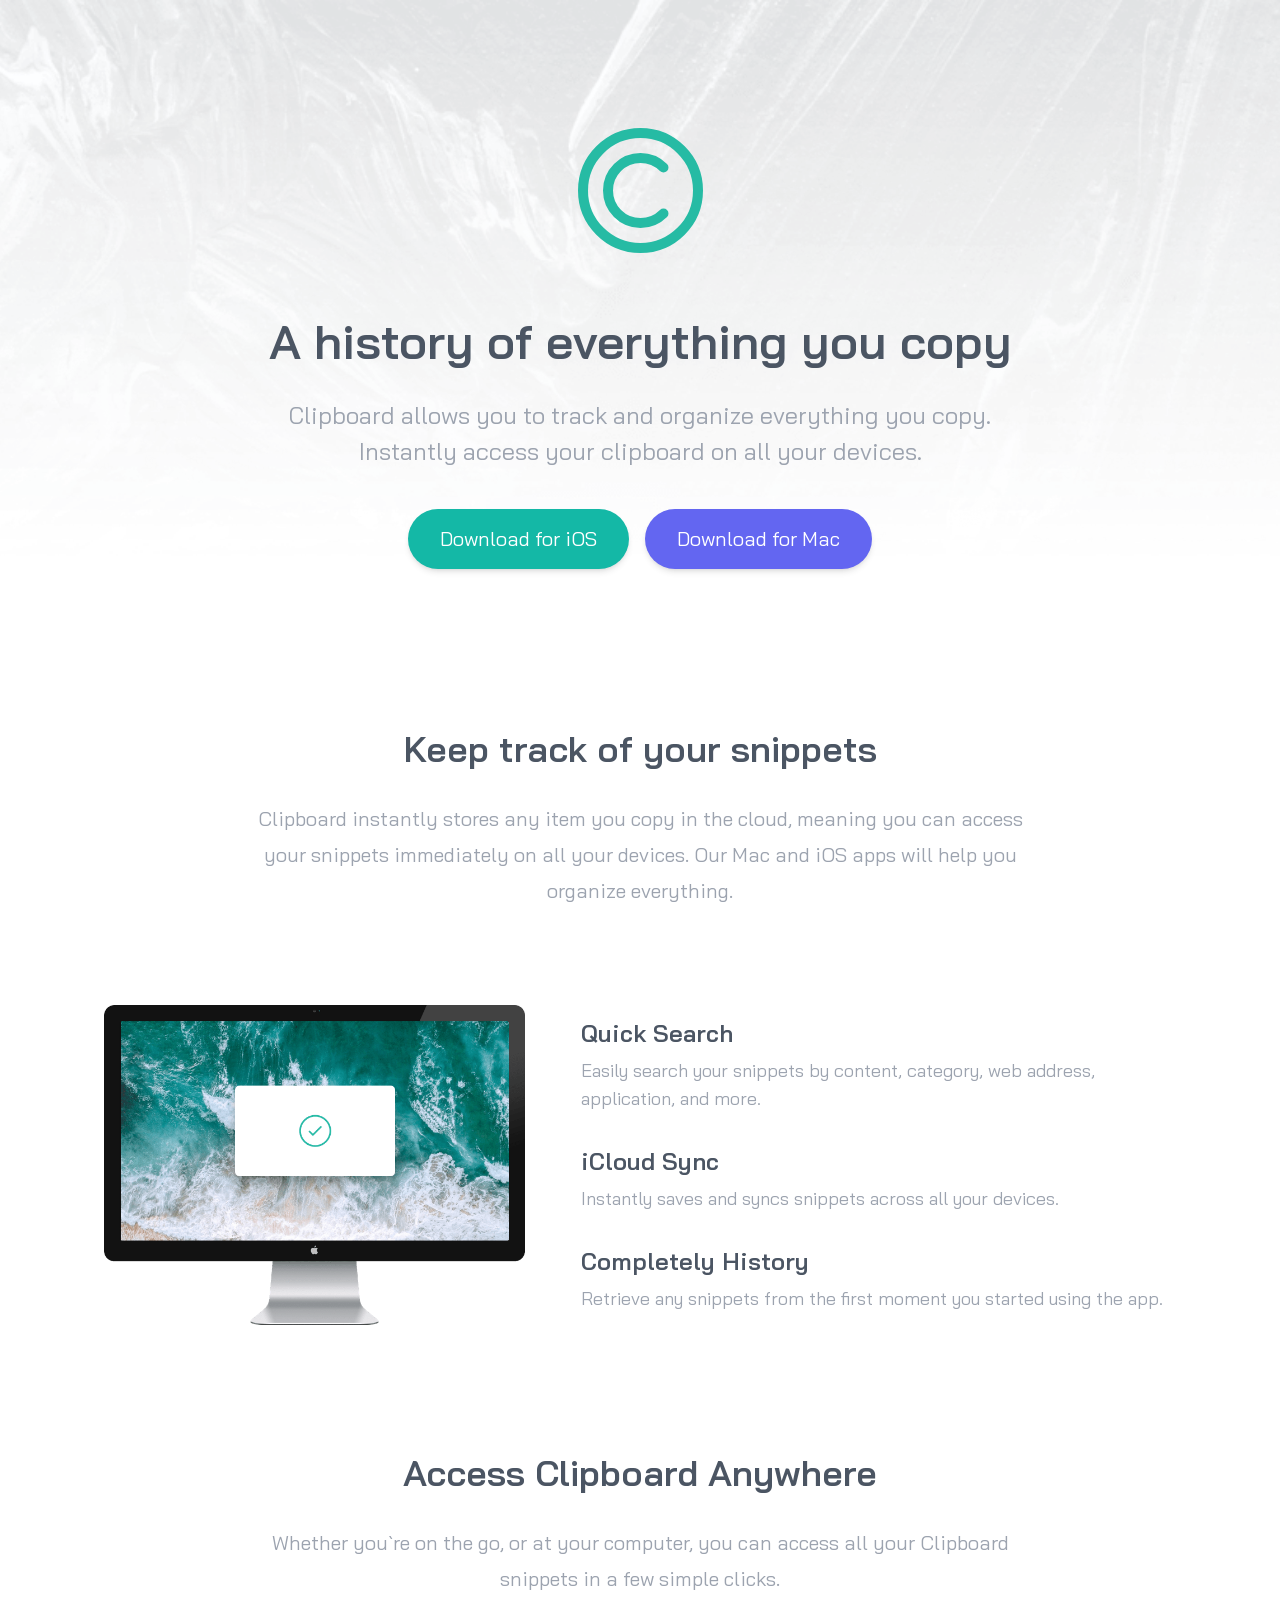
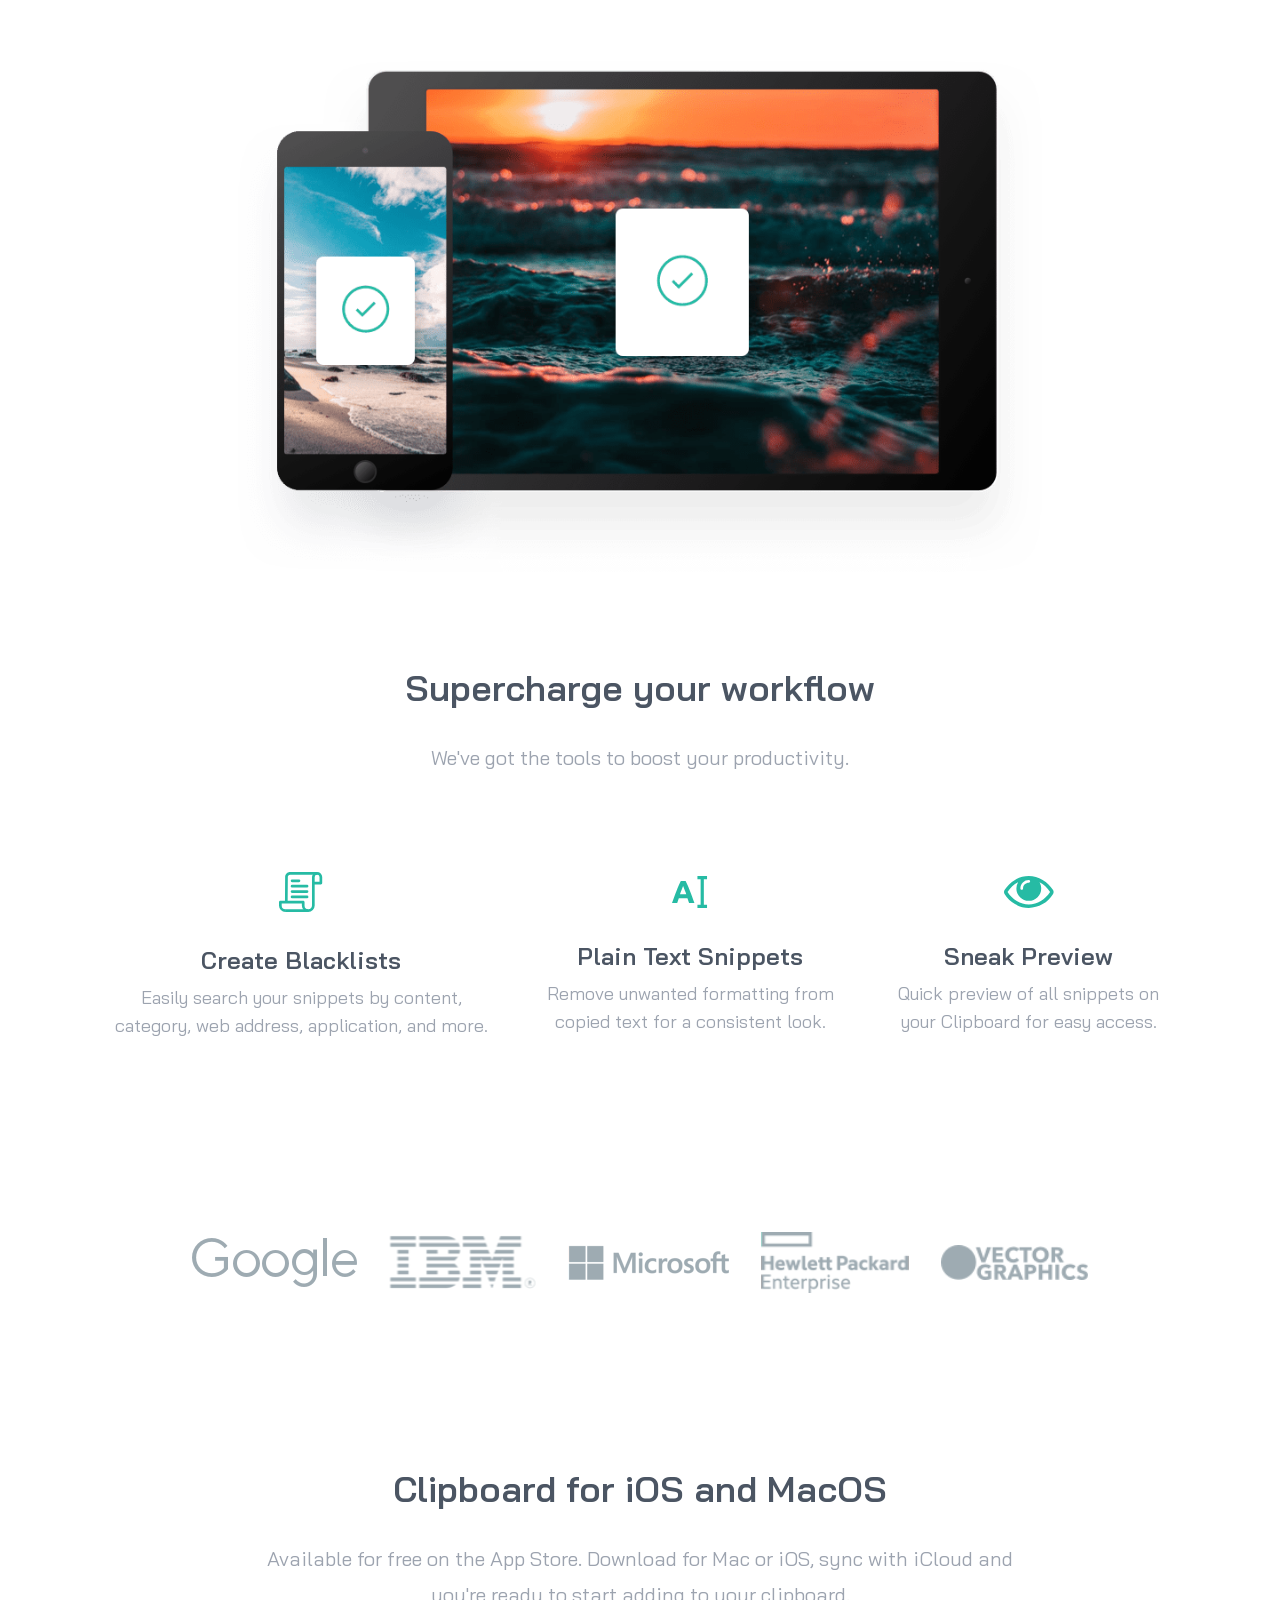
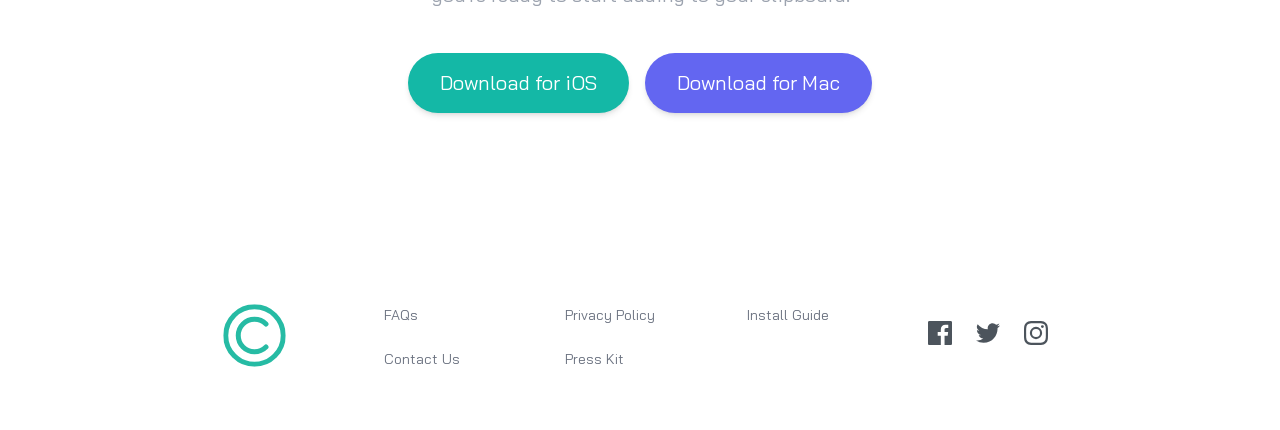
==== index.html @ 39570374 "initial commit" ====
<!DOCTYPE html>
<html lang="en">
  <head>
    <meta charset="UTF-8" />
    <meta http-equiv="X-UA-Compatible" content="IE=edge" />
    <meta name="viewport" content="width=device-width, initial-scale=1.0" />
    <link rel="stylesheet" href="../css/style.css" />
    <link rel="preconnect" href="https://fonts.googleapis.com" />
    <link rel="preconnect" href="https://fonts.gstatic.com" crossorigin />
    <link
      href="https://fonts.googleapis.com/css2?family=Bai+Jamjuree:ital,wght@0,300;0,400;0,500;0,600;0,700;1,300;1,400;1,500;1,600;1,700&display=swap"
      rel="stylesheet"
    />

    <title>Clipboard project 1</title>
  </head>
  <body class="dark:bg-black">
    <section
      id="hero"
      class="md:bg-hero-desktop bg-no-repeat bg-cover md:bg-center bg-hero-mobile"
    >
      <div
        class="max-w-6xl mx-auto flex flex-col items-center text-center mb-40 px-10 pt-16"
      >
        <svg
          width="125"
          class="mx-auto my-16"
          height="125"
          xmlns="http://www.w3.org/2000/svg"
        >
          <g stroke="#26BBA4" stroke-width="10" fill="none" fill-rule="evenodd">
            <circle cx="62.5" cy="62.5" r="57.5" />
            <path
              d="M85.481 85.481c-12.692 12.692-33.27 12.692-45.962 0s-12.692-33.27 0-45.962 33.27-12.692 45.962 0"
              stroke-linecap="round"
            />
          </g>
        </svg>
        <h1
          class="text-4xl font-semibold md:text-5xl mb-8 dark:text-white text-gray-600"
        >
          A history of everything you copy
        </h1>
        <p
          class="text-gray-400 dark:text-gray-200 max-w-3xl text-2xl mb-10 leading-9"
        >
          Clipboard allows you to track and organize everything you copy.
          Instantly access your clipboard on all your devices.
        </p>
        <div
          class="flex flex-col w-full justify-center md:flex-row gap-6 md:gap-4"
        >
          <a
            href="#"
            class="px-8 bg-teal-500 inline-block text-white py-4 w-full md:w-auto transition-all duration-300 hover:bg-teal-400 rounded-full shadow-md text-xl"
            >Download for iOS</a
          >
          <a
            href="#"
            class="px-8 bg-indigo-500 inline-block text-white py-4 w-full md:w-auto transition-all duration-300 hover:bg-indigo-400 rounded-full shadow-md text-xl"
            >Download for Mac</a
          >
        </div>
      </div>
    </section>
    <section id="how">
      <div
        class="max-w-6xl mx-auto flex flex-col items-center text-center mb-24 px-10"
      >
        <h2
          class="text-3xl font-semibold md:text-4xl mb-8 dark:text-white text-gray-600"
        >
          Keep track of your snippets
        </h2>
        <p class="text-xl dark:text-gray-200 text-gray-400 max-w-3xl leading-9">
          Clipboard instantly stores any item you copy in the cloud, meaning you
          can access your snippets immediately on all your devices. Our Mac and
          iOS apps will help you organize everything.
        </p>
      </div>
      <div
        class="max-w-6xl mx-auto flex flex-col items-center text-center md:text-left gap-14 md:flex-row mb-32 px-10"
      >
        <img
          src="../img/image-computer.png"
          alt="clipboard program on a screen"
          class="md:h-80"
        />
        <ul class="list-none flex flex-col gap-8">
          <li>
            <h3
              class="text-2xl font-semibold dark:text-white text-gray-600 mb-2"
            >
              Quick Search
            </h3>
            <p class="text-lg dark:text-gray-200 text-gray-400">
              Easily search your snippets by content, category, web address,
              application, and more.
            </p>
          </li>
          <li>
            <h3
              class="text-2xl font-semibold dark:text-white text-gray-600 mb-2"
            >
              iCloud Sync
            </h3>
            <p class="text-lg dark:text-gray-200 text-gray-400">
              Instantly saves and syncs snippets across all your devices.
            </p>
          </li>
          <li>
            <h3
              class="text-2xl font-semibold dark:text-white text-gray-600 mb-2"
            >
              Completely History
            </h3>
            <p class="text-lg dark:text-gray-200 text-gray-400">
              Retrieve any snippets from the first moment you started using the
              app.
            </p>
          </li>
        </ul>
      </div>
      <div
        class="max-w-6xl mx-auto flex flex-col items-center text-center mb-24 px-10"
      >
        <h2
          class="text-3xl font-semibold md:text-4xl dark:text-white mb-8 text-gray-600"
        >
          Access Clipboard Anywhere
        </h2>
        <p
          class="text-xl dark:text-gray-200 text-gray-400 max-w-3xl leading-9 mb-16"
        >
          Whether you`re on the go, or at your computer, you can access all your
          Clipboard snippets in a few simple clicks.
        </p>
        <img
          src="../img/image-devices.png"
          alt="app on devices"
          class="md:w-9/12"
        />
      </div>
    </section>
    <section id="features">
      <div
        class="max-w-6xl mx-auto flex flex-col items-center text-center mb-24 px-10"
      >
        <h2
          class="text-3xl font-semibold md:text-4xl mb-8 dark:text-white text-gray-600"
        >
          Supercharge your workflow
        </h2>
        <p
          class="text-xl dark:text-gray-200 text-gray-400 max-w-3xl leading-9 mb-24"
        >
          We've got the tools to boost your productivity.
        </p>
        <div class="flex gap-16 md:gap-8 flex-col md:flex-row">
          <div class="flex flex-col items-center justify-center">
            <svg
              width="44"
              height="40"
              class="mb-8"
              xmlns="http://www.w3.org/2000/svg"
            >
              <g fill="#26BBA4" fill-rule="nonzero">
                <path
                  d="M11.07 0C8.353 0 6.14 2.192 6.14 4.876l-.179 25.278 2.69.02.179-25.289c0-1.21 1.005-2.196 2.24-2.196h27.027V0H11.071z"
                />
                <path
                  d="M38.097 0a5.115 5.115 0 00-5.11 5.11v28.37c0 2.052-1.668 3.72-3.72 3.72a3.725 3.725 0 01-3.72-3.72V30.21c0-.743-.601-1.345-1.344-1.345H1.345C.602 28.864 0 29.466 0 30.21v3.272a6.417 6.417 0 006.41 6.409V37.2a3.724 3.724 0 01-3.72-3.72v-1.927h20.168v1.928a6.417 6.417 0 006.41 6.409 6.417 6.417 0 006.409-6.41V12.46h6.185c.743 0 1.345-.602 1.345-1.345V5.11A5.115 5.115 0 0038.097 0zm2.42 9.77h-4.84V5.11a2.423 2.423 0 012.42-2.42 2.423 2.423 0 012.42 2.42v4.66z"
                />
                <path
                  d="M6.14 37.201h22.813v2.689H6.14zM19.99 7.485h-6.947a1.345 1.345 0 100 2.69h6.947a1.345 1.345 0 100-2.69zM28.057 12.863H13.043a1.345 1.345 0 100 2.69h15.014a1.345 1.345 0 100-2.69zM28.057 18.242H13.043a1.345 1.345 0 100 2.69h15.014a1.344 1.344 0 100-2.69zM28.057 23.62H13.043a1.345 1.345 0 100 2.69h15.014a1.345 1.345 0 100-2.69z"
                />
              </g>
            </svg>
            <p
              class="text-2xl font-semibold dark:text-white text-gray-600 mb-2"
            >
              Create Blacklists
            </p>
            <p class="text-lg dark:text-gray-200 text-gray-400">
              Easily search your snippets by content, category, web address,
              application, and more.
            </p>
          </div>
          <div class="flex flex-col items-center justify-center">
            <svg
              width="36"
              height="32"
              class="mb-8"
              xmlns="http://www.w3.org/2000/svg"
            >
              <path
                d="M17.872 14.736a235.39 235.39 0 012.192 5.744c.746 2.027 1.536 4.24 2.368 6.64h-5.344a44.4 44.4 0 00-.784-2.368c-.288-.81-.57-1.632-.848-2.432h-8.64c-.278.8-.56 1.621-.848 2.432a44.4 44.4 0 00-.784 2.368H0a371.54 371.54 0 012.368-6.644 233.104 233.104 0 012.192-5.748 206.71 206.71 0 012.112-5.112c.693-1.61 1.413-3.136 2.16-4.736H13.6c.725 1.6 1.44 3.125 2.144 4.736.704 1.61 1.413 3.328 2.128 5.12zM7.968 18.32h6.303c-.34-.96-.671-1.878-.991-2.752a94.407 94.407 0 00-.912-2.4c-.288-.725-.539-1.365-.752-1.92-.214-.555-.384-.992-.512-1.313-.107.32-.267.758-.48 1.313a1241.872 1241.872 0 00-1.648 4.32c-.331.874-.667 1.792-1.008 2.752zM35.04 3.2h-3.2v25.6h3.2V32h-9.6v-3.2h3.2V3.2h-3.2V0h9.6v3.2z"
                fill="#26BBA4"
                fill-rule="nonzero"
              />
            </svg>
            <p
              class="text-2xl font-semibold dark:text-white text-gray-600 mb-2"
            >
              Plain Text Snippets
            </p>
            <p class="text-lg dark:text-gray-200 text-gray-400">
              Remove unwanted formatting from copied text for a consistent look.
            </p>
          </div>
          <div class="flex flex-col items-center justify-center">
            <svg
              width="50"
              height="32"
              class="mb-8"
              xmlns="http://www.w3.org/2000/svg"
            >
              <path
                d="M49.059 14.072c-2.585-4.227-6.06-7.623-10.424-10.188C34.27 1.318 29.66.035 24.806.035c-4.854 0-9.464 1.283-13.829 3.849C6.612 6.449 3.137 9.845.554 14.072c-.37.646-.554 1.283-.554 1.91 0 .628.185 1.265.554 1.91 2.583 4.227 6.058 7.624 10.423 10.189 4.365 2.565 8.975 3.847 13.83 3.847 4.853 0 9.463-1.277 13.828-3.833 4.365-2.557 7.84-5.957 10.424-10.202.369-.646.553-1.283.553-1.91 0-.628-.184-1.265-.553-1.911zM18.867 6.5c1.652-1.652 3.631-2.478 5.939-2.478.369 0 .683.13.941.388.258.258.388.572.388.941 0 .37-.13.683-.387.941a1.28 1.28 0 01-.942.388c-1.587 0-2.944.563-4.07 1.689-1.126 1.126-1.688 2.482-1.688 4.07 0 .369-.13.683-.388.941a1.28 1.28 0 01-.941.388c-.37 0-.683-.13-.942-.388a1.282 1.282 0 01-.388-.942c0-2.306.827-4.286 2.478-5.938zm17.969 18.522c-3.701 2.242-7.71 3.364-12.03 3.364-4.319 0-8.329-1.121-12.03-3.364-3.7-2.243-6.777-5.256-9.232-9.04 2.805-4.356 6.321-7.614 10.548-9.773a12.099 12.099 0 00-1.689 6.23c0 3.414 1.214 6.334 3.64 8.762 2.428 2.427 5.349 3.64 8.763 3.64 3.415 0 6.335-1.213 8.762-3.64 2.428-2.427 3.641-5.348 3.641-8.763 0-2.233-.563-4.31-1.689-6.229 4.227 2.16 7.743 5.418 10.548 9.773-2.454 3.784-5.532 6.797-9.232 9.04z"
                fill="#26BBA4"
                fill-rule="nonzero"
              />
            </svg>
            <p
              class="text-2xl font-semibold dark:text-white text-gray-600 mb-2"
            >
              Sneak Preview
            </p>
            <p class="text-lg dark:text-gray-200 text-gray-400">
              Quick preview of all snippets on your Clipboard for easy access.
            </p>
          </div>
        </div>
      </div>
    </section>
    <section id="feature-in">
      <div
        class="md:max-w-xl lg:max-w-4xl mx-auto flex flex-col md:flex-row gap-14 md:gap-4 lg:gap-8 items-center justify-center text-center mb-44 pt-24"
      >
        <img
          src="../img/logo-google.png"
          class="w-auto md:w-1/4 dark:brightness-50"
          alt="google logo"
        />
        <img
          src="../img/logo-ibm.png"
          class="w-auto md:w-1/4 dark:brightness-50"
          alt="ibm logo"
        />
        <img
          src="../img/logo-microsoft.png"
          class="w-auto md:w-1/4 dark:brightness-50"
          alt="microsoft logo"
        />
        <img
          src="../img/logo-hp.png"
          class="w-auto md:w-1/4 dark:brightness-50"
          alt="hp logo"
        />
        <img
          src="../img/logo-vector-graphics.png"
          class="w-auto md:w-1/4 dark:brightness-50"
          alt="vector graphics logo"
        />
      </div>
    </section>
    <section id="cta">
      <div
        class="max-w-6xl mx-auto flex flex-col items-center text-center mb-24 px-10"
      >
        <h2
          class="text-3xl font-semibold md:text-4xl mb-8 dark:text-white text-gray-600"
        >
          Clipboard for iOS and MacOS
        </h2>
        <p
          class="text-xl dark:text-gray-200 text-gray-400 max-w-3xl mb-10 leading-9"
        >
          Available for free on the App Store. Download for Mac or iOS, sync
          with iCloud and you're ready to start adding to your clipboard.
        </p>
        <div
          class="flex flex-col w-full justify-center md:flex-row gap-6 md:gap-4"
        >
          <a
            href="#"
            class="px-8 bg-teal-500 inline-block text-white py-4 w-full md:w-auto transition-all duration-300 hover:bg-teal-400 rounded-full shadow-md text-xl"
            >Download for iOS</a
          >
          <a
            href="#"
            class="px-8 bg-indigo-500 inline-block text-white py-4 w-full md:w-auto transition-all duration-300 hover:bg-indigo-400 rounded-full shadow-md text-xl"
            >Download for Mac</a
          >
        </div>
      </div>
    </section>
    <footer
      class="flex flex-col md:grid md:grid-cols-[10rem,1fr,1fr,1fr,10rem] md:gap-x-8 md:max-w-4xl mx-auto gap-4 md:gap-8 items-center md:items-stretch justify-center text-center mb-4 md:mb-0 pt-24"
    >
      <div>
        <svg
          width="125"
          class="scale-75 md:-translate-y-8 md:scale-50"
          height="125"
          xmlns="http://www.w3.org/2000/svg"
        >
          <g stroke="#26BBA4" stroke-width="10" fill="none" fill-rule="evenodd">
            <circle cx="62.5" cy="62.5" r="57.5" />
            <path
              d="M85.481 85.481c-12.692 12.692-33.27 12.692-45.962 0s-12.692-33.27 0-45.962 33.27-12.692 45.962 0"
              stroke-linecap="round"
            />
          </g>
        </svg>
      </div>
      <div class="md:text-left md:flex flex-col gap-6">
        <a
          href="#"
          class="text-sm block mb-4 md:mb-0 text-gray-500 transition-all duration-200 dark:text-gray-200 hover:text-[#26BBA4]"
          >FAQs</a
        >
        <a
          href=""
          class="text-sm block text-gray-500 transition-all duration-200 dark:text-gray-200 hover:text-[#26BBA4]"
          >Contact Us</a
        >
      </div>
      <div class="md:text-left md:flex flex-col gap-6">
        <a
          href="#"
          class="text-sm mb-4 md:mb-0 block text-gray-500 transition-all duration-200 dark:text-gray-200 hover:text-[#26BBA4]"
          >Privacy Policy</a
        >
        <a
          href="#"
          class="text-sm inline-block text-gray-500 transition-all duration-200 dark:text-gray-200 hover:text-[#26BBA4]"
          >Press Kit</a
        >
      </div>
      <div class="md:text-left md:flex flex-col gap-6">
        <a
          href="#"
          class="text-sm block text-gray-500 transition-all duration-200 dark:text-gray-200 hover:text-[#26BBA4]"
          >Install Guide</a
        >
      </div>
      <div class="md:text-right flex gap-6 md:mt-4 mt-8">
        <a
          href="#"
          class="text-sm block transition-all duration-200 dark:text-gray-200"
          ><svg
            width="24"
            class="fill-[#4C545C] dark:fill-white/90 transition-all duration-200 hover:fill-[#26BBA4]"
            height="24"
            xmlns="http://www.w3.org/2000/svg"
          >
            <path
              d="M22.675 0H1.325C.593 0 0 .593 0 1.325v21.351C0 23.407.593 24 1.325 24H12.82v-9.294H9.692v-3.622h3.128V8.413c0-3.1 1.893-4.788 4.659-4.788 1.325 0 2.463.099 2.795.143v3.24l-1.918.001c-1.504 0-1.795.715-1.795 1.763v2.313h3.587l-.467 3.622h-3.12V24h6.116c.73 0 1.323-.593 1.323-1.325V1.325C24 .593 23.407 0 22.675 0z"
              fill-rule="nonzero"
            />
          </svg>
        </a>
        <a
          href="#"
          class="text-sm hover:fill-[#26BBA4] block transition-all duration-200 dark:text-gray-200"
          ><svg
            width="24"
            height="20"
            class="fill-[#4C545C] dark:fill-white/90 transition-all duration-200 translate-y-0.5 hover:fill-[#26BBA4]"
            xmlns="http://www.w3.org/2000/svg"
          >
            <path
              d="M24 2.557a9.83 9.83 0 01-2.828.775A4.932 4.932 0 0023.337.608a9.864 9.864 0 01-3.127 1.195A4.916 4.916 0 0016.616.248c-3.179 0-5.515 2.966-4.797 6.045A13.978 13.978 0 011.671 1.149a4.93 4.93 0 001.523 6.574 4.903 4.903 0 01-2.229-.616c-.054 2.281 1.581 4.415 3.949 4.89a4.935 4.935 0 01-2.224.084 4.928 4.928 0 004.6 3.419A9.9 9.9 0 010 17.54a13.94 13.94 0 007.548 2.212c9.142 0 14.307-7.721 13.995-14.646A10.025 10.025 0 0024 2.557z"
              fill-rule="nonzero"
            />
          </svg>
        </a>
        <a
          href="#"
          class="text-sm block transition-all duration-200 dark:text-gray-200"
          ><svg
            width="24"
            class="fill-[#4C545C] dark:fill-white/90 transition-all duration-200 hover:fill-[#26BBA4]"
            height="24"
            xmlns="http://www.w3.org/2000/svg"
          >
            <path
              d="M12 2.163c3.204 0 3.584.012 4.85.07 3.252.148 4.771 1.691 4.919 4.919.058 1.265.069 1.645.069 4.849 0 3.205-.012 3.584-.069 4.849-.149 3.225-1.664 4.771-4.919 4.919-1.266.058-1.644.07-4.85.07-3.204 0-3.584-.012-4.849-.07-3.26-.149-4.771-1.699-4.919-4.92-.058-1.265-.07-1.644-.07-4.849 0-3.204.013-3.583.07-4.849.149-3.227 1.664-4.771 4.919-4.919 1.266-.057 1.645-.069 4.849-.069zM12 0C8.741 0 8.333.014 7.053.072 2.695.272.273 2.69.073 7.052.014 8.333 0 8.741 0 12c0 3.259.014 3.668.072 4.948.2 4.358 2.618 6.78 6.98 6.98C8.333 23.986 8.741 24 12 24c3.259 0 3.668-.014 4.948-.072 4.354-.2 6.782-2.618 6.979-6.98.059-1.28.073-1.689.073-4.948 0-3.259-.014-3.667-.072-4.947-.196-4.354-2.617-6.78-6.979-6.98C15.668.014 15.259 0 12 0zm0 5.838a6.162 6.162 0 100 12.324 6.162 6.162 0 000-12.324zM12 16a4 4 0 110-8 4 4 0 010 8zm6.406-11.845a1.44 1.44 0 100 2.881 1.44 1.44 0 000-2.881z"
              fill-rule="nonzero"
            />
          </svg>
        </a>
      </div>
    </footer>
  </body>
</html>
---- css/style.css ----
/*
! tailwindcss v3.3.1 | MIT License | https://tailwindcss.com
*/

/*
1. Prevent padding and border from affecting element width. (https://github.com/mozdevs/cssremedy/issues/4)
2. Allow adding a border to an element by just adding a border-width. (https://github.com/tailwindcss/tailwindcss/pull/116)
*/

*,
::before,
::after {
  box-sizing: border-box;
  /* 1 */
  border-width: 0;
  /* 2 */
  border-style: solid;
  /* 2 */
  border-color: #e5e7eb;
  /* 2 */
}

::before,
::after {
  --tw-content: '';
}

/*
1. Use a consistent sensible line-height in all browsers.
2. Prevent adjustments of font size after orientation changes in iOS.
3. Use a more readable tab size.
4. Use the user's configured `sans` font-family by default.
5. Use the user's configured `sans` font-feature-settings by default.
6. Use the user's configured `sans` font-variation-settings by default.
*/

html {
  line-height: 1.5;
  /* 1 */
  -webkit-text-size-adjust: 100%;
  /* 2 */
  -moz-tab-size: 4;
  /* 3 */
  -o-tab-size: 4;
     tab-size: 4;
  /* 3 */
  font-family: Bai Jamjuree , sans-serif;
  /* 4 */
  font-feature-settings: normal;
  /* 5 */
  font-variation-settings: normal;
  /* 6 */
}

/*
1. Remove the margin in all browsers.
2. Inherit line-height from `html` so users can set them as a class directly on the `html` element.
*/

body {
  margin: 0;
  /* 1 */
  line-height: inherit;
  /* 2 */
}

/*
1. Add the correct height in Firefox.
2. Correct the inheritance of border color in Firefox. (https://bugzilla.mozilla.org/show_bug.cgi?id=190655)
3. Ensure horizontal rules are visible by default.
*/

hr {
  height: 0;
  /* 1 */
  color: inherit;
  /* 2 */
  border-top-width: 1px;
  /* 3 */
}

/*
Add the correct text decoration in Chrome, Edge, and Safari.
*/

abbr:where([title]) {
  -webkit-text-decoration: underline dotted;
          text-decoration: underline dotted;
}

/*
Remove the default font size and weight for headings.
*/

h1,
h2,
h3,
h4,
h5,
h6 {
  font-size: inherit;
  font-weight: inherit;
}

/*
Reset links to optimize for opt-in styling instead of opt-out.
*/

a {
  color: inherit;
  text-decoration: inherit;
}

/*
Add the correct font weight in Edge and Safari.
*/

b,
strong {
  font-weight: bolder;
}

/*
1. Use the user's configured `mono` font family by default.
2. Correct the odd `em` font sizing in all browsers.
*/

code,
kbd,
samp,
pre {
  font-family: ui-monospace, SFMono-Regular, Menlo, Monaco, Consolas, "Liberation Mono", "Courier New", monospace;
  /* 1 */
  font-size: 1em;
  /* 2 */
}

/*
Add the correct font size in all browsers.
*/

small {
  font-size: 80%;
}

/*
Prevent `sub` and `sup` elements from affecting the line height in all browsers.
*/

sub,
sup {
  font-size: 75%;
  line-height: 0;
  position: relative;
  vertical-align: baseline;
}

sub {
  bottom: -0.25em;
}

sup {
  top: -0.5em;
}

/*
1. Remove text indentation from table contents in Chrome and Safari. (https://bugs.chromium.org/p/chromium/issues/detail?id=999088, https://bugs.webkit.org/show_bug.cgi?id=201297)
2. Correct table border color inheritance in all Chrome and Safari. (https://bugs.chromium.org/p/chromium/issues/detail?id=935729, https://bugs.webkit.org/show_bug.cgi?id=195016)
3. Remove gaps between table borders by default.
*/

table {
  text-indent: 0;
  /* 1 */
  border-color: inherit;
  /* 2 */
  border-collapse: collapse;
  /* 3 */
}

/*
1. Change the font styles in all browsers.
2. Remove the margin in Firefox and Safari.
3. Remove default padding in all browsers.
*/

button,
input,
optgroup,
select,
textarea {
  font-family: inherit;
  /* 1 */
  font-size: 100%;
  /* 1 */
  font-weight: inherit;
  /* 1 */
  line-height: inherit;
  /* 1 */
  color: inherit;
  /* 1 */
  margin: 0;
  /* 2 */
  padding: 0;
  /* 3 */
}

/*
Remove the inheritance of text transform in Edge and Firefox.
*/

button,
select {
  text-transform: none;
}

/*
1. Correct the inability to style clickable types in iOS and Safari.
2. Remove default button styles.
*/

button,
[type='button'],
[type='reset'],
[type='submit'] {
  -webkit-appearance: button;
  /* 1 */
  background-color: transparent;
  /* 2 */
  background-image: none;
  /* 2 */
}

/*
Use the modern Firefox focus style for all focusable elements.
*/

:-moz-focusring {
  outline: auto;
}

/*
Remove the additional `:invalid` styles in Firefox. (https://github.com/mozilla/gecko-dev/blob/2f9eacd9d3d995c937b4251a5557d95d494c9be1/layout/style/res/forms.css#L728-L737)
*/

:-moz-ui-invalid {
  box-shadow: none;
}

/*
Add the correct vertical alignment in Chrome and Firefox.
*/

progress {
  vertical-align: baseline;
}

/*
Correct the cursor style of increment and decrement buttons in Safari.
*/

::-webkit-inner-spin-button,
::-webkit-outer-spin-button {
  height: auto;
}

/*
1. Correct the odd appearance in Chrome and Safari.
2. Correct the outline style in Safari.
*/

[type='search'] {
  -webkit-appearance: textfield;
  /* 1 */
  outline-offset: -2px;
  /* 2 */
}

/*
Remove the inner padding in Chrome and Safari on macOS.
*/

::-webkit-search-decoration {
  -webkit-appearance: none;
}

/*
1. Correct the inability to style clickable types in iOS and Safari.
2. Change font properties to `inherit` in Safari.
*/

::-webkit-file-upload-button {
  -webkit-appearance: button;
  /* 1 */
  font: inherit;
  /* 2 */
}

/*
Add the correct display in Chrome and Safari.
*/

summary {
  display: list-item;
}

/*
Removes the default spacing and border for appropriate elements.
*/

blockquote,
dl,
dd,
h1,
h2,
h3,
h4,
h5,
h6,
hr,
figure,
p,
pre {
  margin: 0;
}

fieldset {
  margin: 0;
  padding: 0;
}

legend {
  padding: 0;
}

ol,
ul,
menu {
  list-style: none;
  margin: 0;
  padding: 0;
}

/*
Prevent resizing textareas horizontally by default.
*/

textarea {
  resize: vertical;
}

/*
1. Reset the default placeholder opacity in Firefox. (https://github.com/tailwindlabs/tailwindcss/issues/3300)
2. Set the default placeholder color to the user's configured gray 400 color.
*/

input::-moz-placeholder, textarea::-moz-placeholder {
  opacity: 1;
  /* 1 */
  color: #9ca3af;
  /* 2 */
}

input::placeholder,
textarea::placeholder {
  opacity: 1;
  /* 1 */
  color: #9ca3af;
  /* 2 */
}

/*
Set the default cursor for buttons.
*/

button,
[role="button"] {
  cursor: pointer;
}

/*
Make sure disabled buttons don't get the pointer cursor.
*/

:disabled {
  cursor: default;
}

/*
1. Make replaced elements `display: block` by default. (https://github.com/mozdevs/cssremedy/issues/14)
2. Add `vertical-align: middle` to align replaced elements more sensibly by default. (https://github.com/jensimmons/cssremedy/issues/14#issuecomment-634934210)
   This can trigger a poorly considered lint error in some tools but is included by design.
*/

img,
svg,
video,
canvas,
audio,
iframe,
embed,
object {
  display: block;
  /* 1 */
  vertical-align: middle;
  /* 2 */
}

/*
Constrain images and videos to the parent width and preserve their intrinsic aspect ratio. (https://github.com/mozdevs/cssremedy/issues/14)
*/

img,
video {
  max-width: 100%;
  height: auto;
}

/* Make elements with the HTML hidden attribute stay hidden by default */

[hidden] {
  display: none;
}

*, ::before, ::after {
  --tw-border-spacing-x: 0;
  --tw-border-spacing-y: 0;
  --tw-translate-x: 0;
  --tw-translate-y: 0;
  --tw-rotate: 0;
  --tw-skew-x: 0;
  --tw-skew-y: 0;
  --tw-scale-x: 1;
  --tw-scale-y: 1;
  --tw-pan-x:  ;
  --tw-pan-y:  ;
  --tw-pinch-zoom:  ;
  --tw-scroll-snap-strictness: proximity;
  --tw-ordinal:  ;
  --tw-slashed-zero:  ;
  --tw-numeric-figure:  ;
  --tw-numeric-spacing:  ;
  --tw-numeric-fraction:  ;
  --tw-ring-inset:  ;
  --tw-ring-offset-width: 0px;
  --tw-ring-offset-color: #fff;
  --tw-ring-color: rgb(59 130 246 / 0.5);
  --tw-ring-offset-shadow: 0 0 #0000;
  --tw-ring-shadow: 0 0 #0000;
  --tw-shadow: 0 0 #0000;
  --tw-shadow-colored: 0 0 #0000;
  --tw-blur:  ;
  --tw-brightness:  ;
  --tw-contrast:  ;
  --tw-grayscale:  ;
  --tw-hue-rotate:  ;
  --tw-invert:  ;
  --tw-saturate:  ;
  --tw-sepia:  ;
  --tw-drop-shadow:  ;
  --tw-backdrop-blur:  ;
  --tw-backdrop-brightness:  ;
  --tw-backdrop-contrast:  ;
  --tw-backdrop-grayscale:  ;
  --tw-backdrop-hue-rotate:  ;
  --tw-backdrop-invert:  ;
  --tw-backdrop-opacity:  ;
  --tw-backdrop-saturate:  ;
  --tw-backdrop-sepia:  ;
}

::backdrop {
  --tw-border-spacing-x: 0;
  --tw-border-spacing-y: 0;
  --tw-translate-x: 0;
  --tw-translate-y: 0;
  --tw-rotate: 0;
  --tw-skew-x: 0;
  --tw-skew-y: 0;
  --tw-scale-x: 1;
  --tw-scale-y: 1;
  --tw-pan-x:  ;
  --tw-pan-y:  ;
  --tw-pinch-zoom:  ;
  --tw-scroll-snap-strictness: proximity;
  --tw-ordinal:  ;
  --tw-slashed-zero:  ;
  --tw-numeric-figure:  ;
  --tw-numeric-spacing:  ;
  --tw-numeric-fraction:  ;
  --tw-ring-inset:  ;
  --tw-ring-offset-width: 0px;
  --tw-ring-offset-color: #fff;
  --tw-ring-color: rgb(59 130 246 / 0.5);
  --tw-ring-offset-shadow: 0 0 #0000;
  --tw-ring-shadow: 0 0 #0000;
  --tw-shadow: 0 0 #0000;
  --tw-shadow-colored: 0 0 #0000;
  --tw-blur:  ;
  --tw-brightness:  ;
  --tw-contrast:  ;
  --tw-grayscale:  ;
  --tw-hue-rotate:  ;
  --tw-invert:  ;
  --tw-saturate:  ;
  --tw-sepia:  ;
  --tw-drop-shadow:  ;
  --tw-backdrop-blur:  ;
  --tw-backdrop-brightness:  ;
  --tw-backdrop-contrast:  ;
  --tw-backdrop-grayscale:  ;
  --tw-backdrop-hue-rotate:  ;
  --tw-backdrop-invert:  ;
  --tw-backdrop-opacity:  ;
  --tw-backdrop-saturate:  ;
  --tw-backdrop-sepia:  ;
}

.mx-auto {
  margin-left: auto;
  margin-right: auto;
}

.my-16 {
  margin-top: 4rem;
  margin-bottom: 4rem;
}

.mb-10 {
  margin-bottom: 2.5rem;
}

.mb-16 {
  margin-bottom: 4rem;
}

.mb-2 {
  margin-bottom: 0.5rem;
}

.mb-24 {
  margin-bottom: 6rem;
}

.mb-32 {
  margin-bottom: 8rem;
}

.mb-4 {
  margin-bottom: 1rem;
}

.mb-40 {
  margin-bottom: 10rem;
}

.mb-44 {
  margin-bottom: 11rem;
}

.mb-8 {
  margin-bottom: 2rem;
}

.mt-8 {
  margin-top: 2rem;
}

.block {
  display: block;
}

.inline-block {
  display: inline-block;
}

.flex {
  display: flex;
}

.w-auto {
  width: auto;
}

.w-full {
  width: 100%;
}

.max-w-3xl {
  max-width: 48rem;
}

.max-w-6xl {
  max-width: 72rem;
}

.translate-y-0 {
  --tw-translate-y: 0px;
  transform: translate(var(--tw-translate-x), var(--tw-translate-y)) rotate(var(--tw-rotate)) skewX(var(--tw-skew-x)) skewY(var(--tw-skew-y)) scaleX(var(--tw-scale-x)) scaleY(var(--tw-scale-y));
}

.translate-y-0\.5 {
  --tw-translate-y: 0.125rem;
  transform: translate(var(--tw-translate-x), var(--tw-translate-y)) rotate(var(--tw-rotate)) skewX(var(--tw-skew-x)) skewY(var(--tw-skew-y)) scaleX(var(--tw-scale-x)) scaleY(var(--tw-scale-y));
}

.scale-75 {
  --tw-scale-x: .75;
  --tw-scale-y: .75;
  transform: translate(var(--tw-translate-x), var(--tw-translate-y)) rotate(var(--tw-rotate)) skewX(var(--tw-skew-x)) skewY(var(--tw-skew-y)) scaleX(var(--tw-scale-x)) scaleY(var(--tw-scale-y));
}

.list-none {
  list-style-type: none;
}

.flex-col {
  flex-direction: column;
}

.items-center {
  align-items: center;
}

.justify-center {
  justify-content: center;
}

.gap-14 {
  gap: 3.5rem;
}

.gap-16 {
  gap: 4rem;
}

.gap-4 {
  gap: 1rem;
}

.gap-6 {
  gap: 1.5rem;
}

.gap-8 {
  gap: 2rem;
}

.rounded-full {
  border-radius: 9999px;
}

.bg-indigo-500 {
  --tw-bg-opacity: 1;
  background-color: rgb(99 102 241 / var(--tw-bg-opacity));
}

.bg-teal-500 {
  --tw-bg-opacity: 1;
  background-color: rgb(20 184 166 / var(--tw-bg-opacity));
}

.bg-hero-mobile {
  background-image: url("../img/bg-header-mobile.png");
}

.bg-cover {
  background-size: cover;
}

.bg-no-repeat {
  background-repeat: no-repeat;
}

.fill-\[\#4C545C\] {
  fill: #4C545C;
}

.px-10 {
  padding-left: 2.5rem;
  padding-right: 2.5rem;
}

.px-8 {
  padding-left: 2rem;
  padding-right: 2rem;
}

.py-4 {
  padding-top: 1rem;
  padding-bottom: 1rem;
}

.pt-16 {
  padding-top: 4rem;
}

.pt-24 {
  padding-top: 6rem;
}

.text-center {
  text-align: center;
}

.text-2xl {
  font-size: 1.5rem;
  line-height: 2rem;
}

.text-3xl {
  font-size: 1.875rem;
  line-height: 2.25rem;
}

.text-4xl {
  font-size: 2.25rem;
  line-height: 2.5rem;
}

.text-lg {
  font-size: 1.125rem;
  line-height: 1.75rem;
}

.text-sm {
  font-size: 0.875rem;
  line-height: 1.25rem;
}

.text-xl {
  font-size: 1.25rem;
  line-height: 1.75rem;
}

.font-semibold {
  font-weight: 600;
}

.leading-9 {
  line-height: 2.25rem;
}

.text-gray-400 {
  --tw-text-opacity: 1;
  color: rgb(156 163 175 / var(--tw-text-opacity));
}

.text-gray-500 {
  --tw-text-opacity: 1;
  color: rgb(107 114 128 / var(--tw-text-opacity));
}

.text-gray-600 {
  --tw-text-opacity: 1;
  color: rgb(75 85 99 / var(--tw-text-opacity));
}

.text-white {
  --tw-text-opacity: 1;
  color: rgb(255 255 255 / var(--tw-text-opacity));
}

.shadow-md {
  --tw-shadow: 0 4px 6px -1px rgb(0 0 0 / 0.1), 0 2px 4px -2px rgb(0 0 0 / 0.1);
  --tw-shadow-colored: 0 4px 6px -1px var(--tw-shadow-color), 0 2px 4px -2px var(--tw-shadow-color);
  box-shadow: var(--tw-ring-offset-shadow, 0 0 #0000), var(--tw-ring-shadow, 0 0 #0000), var(--tw-shadow);
}

.transition-all {
  transition-property: all;
  transition-timing-function: cubic-bezier(0.4, 0, 0.2, 1);
  transition-duration: 150ms;
}

.duration-200 {
  transition-duration: 200ms;
}

.duration-300 {
  transition-duration: 300ms;
}

.hover\:bg-indigo-400:hover {
  --tw-bg-opacity: 1;
  background-color: rgb(129 140 248 / var(--tw-bg-opacity));
}

.hover\:bg-teal-400:hover {
  --tw-bg-opacity: 1;
  background-color: rgb(45 212 191 / var(--tw-bg-opacity));
}

.hover\:fill-\[\#26BBA4\]:hover {
  fill: #26BBA4;
}

.hover\:text-\[\#26BBA4\]:hover {
  --tw-text-opacity: 1;
  color: rgb(38 187 164 / var(--tw-text-opacity));
}

@media (prefers-color-scheme: dark) {
  .dark\:bg-black {
    --tw-bg-opacity: 1;
    background-color: rgb(0 0 0 / var(--tw-bg-opacity));
  }

  .dark\:fill-white\/90 {
    fill: rgb(255 255 255 / 0.9);
  }

  .dark\:text-gray-200 {
    --tw-text-opacity: 1;
    color: rgb(229 231 235 / var(--tw-text-opacity));
  }

  .dark\:text-white {
    --tw-text-opacity: 1;
    color: rgb(255 255 255 / var(--tw-text-opacity));
  }

  .dark\:brightness-50 {
    --tw-brightness: brightness(.5);
    filter: var(--tw-blur) var(--tw-brightness) var(--tw-contrast) var(--tw-grayscale) var(--tw-hue-rotate) var(--tw-invert) var(--tw-saturate) var(--tw-sepia) var(--tw-drop-shadow);
  }
}

@media (min-width: 768px) {
  .md\:mb-0 {
    margin-bottom: 0px;
  }

  .md\:mt-4 {
    margin-top: 1rem;
  }

  .md\:flex {
    display: flex;
  }

  .md\:grid {
    display: grid;
  }

  .md\:h-80 {
    height: 20rem;
  }

  .md\:w-1\/4 {
    width: 25%;
  }

  .md\:w-9\/12 {
    width: 75%;
  }

  .md\:w-auto {
    width: auto;
  }

  .md\:max-w-4xl {
    max-width: 56rem;
  }

  .md\:max-w-xl {
    max-width: 36rem;
  }

  .md\:-translate-y-8 {
    --tw-translate-y: -2rem;
    transform: translate(var(--tw-translate-x), var(--tw-translate-y)) rotate(var(--tw-rotate)) skewX(var(--tw-skew-x)) skewY(var(--tw-skew-y)) scaleX(var(--tw-scale-x)) scaleY(var(--tw-scale-y));
  }

  .md\:scale-50 {
    --tw-scale-x: .5;
    --tw-scale-y: .5;
    transform: translate(var(--tw-translate-x), var(--tw-translate-y)) rotate(var(--tw-rotate)) skewX(var(--tw-skew-x)) skewY(var(--tw-skew-y)) scaleX(var(--tw-scale-x)) scaleY(var(--tw-scale-y));
  }

  .md\:grid-cols-\[10rem\2c 1fr\2c 1fr\2c 1fr\2c 10rem\] {
    grid-template-columns: 10rem 1fr 1fr 1fr 10rem;
  }

  .md\:flex-row {
    flex-direction: row;
  }

  .md\:items-stretch {
    align-items: stretch;
  }

  .md\:gap-4 {
    gap: 1rem;
  }

  .md\:gap-8 {
    gap: 2rem;
  }

  .md\:gap-x-8 {
    -moz-column-gap: 2rem;
         column-gap: 2rem;
  }

  .md\:bg-hero-desktop {
    background-image: url("../img/bg-header-desktop.png");
  }

  .md\:bg-center {
    background-position: center;
  }

  .md\:text-left {
    text-align: left;
  }

  .md\:text-right {
    text-align: right;
  }

  .md\:text-4xl {
    font-size: 2.25rem;
    line-height: 2.5rem;
  }

  .md\:text-5xl {
    font-size: 3rem;
    line-height: 1;
  }
}

@media (min-width: 976px) {
  .lg\:max-w-4xl {
    max-width: 56rem;
  }

  .lg\:gap-8 {
    gap: 2rem;
  }
}
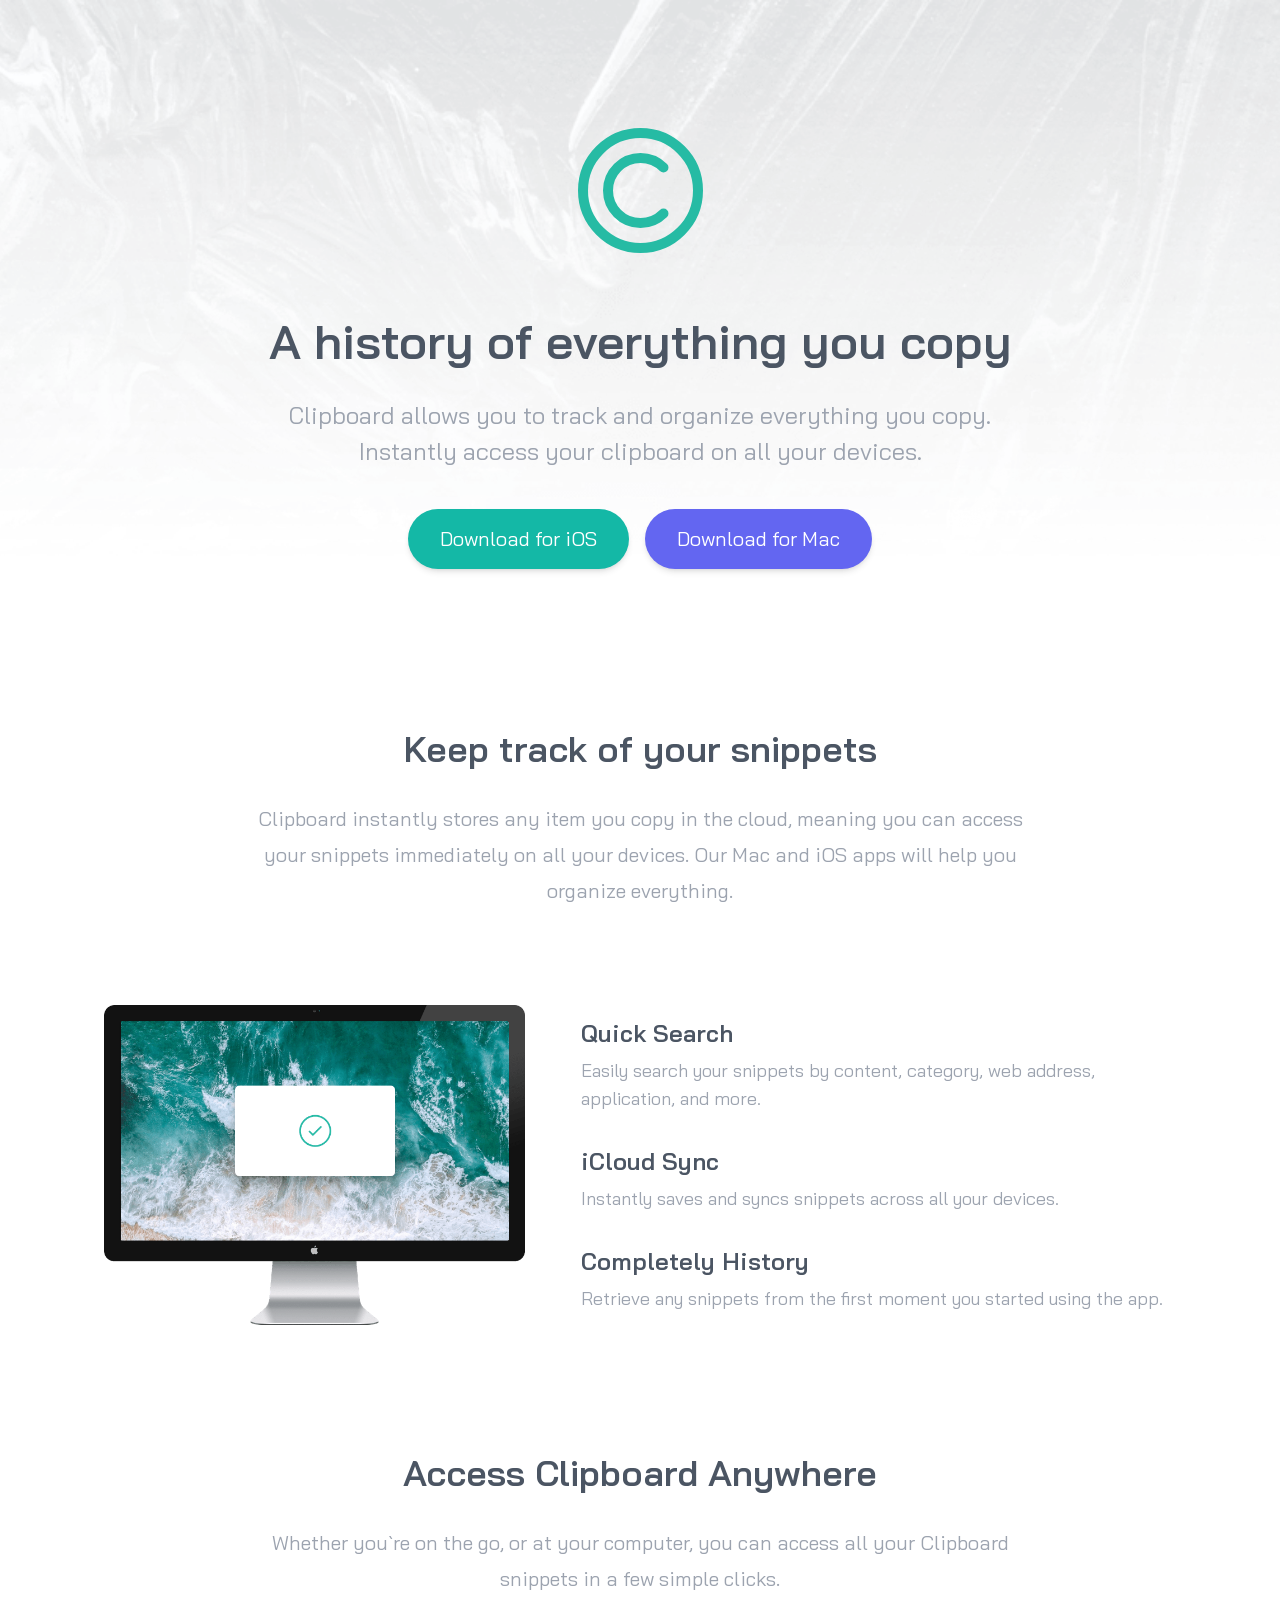
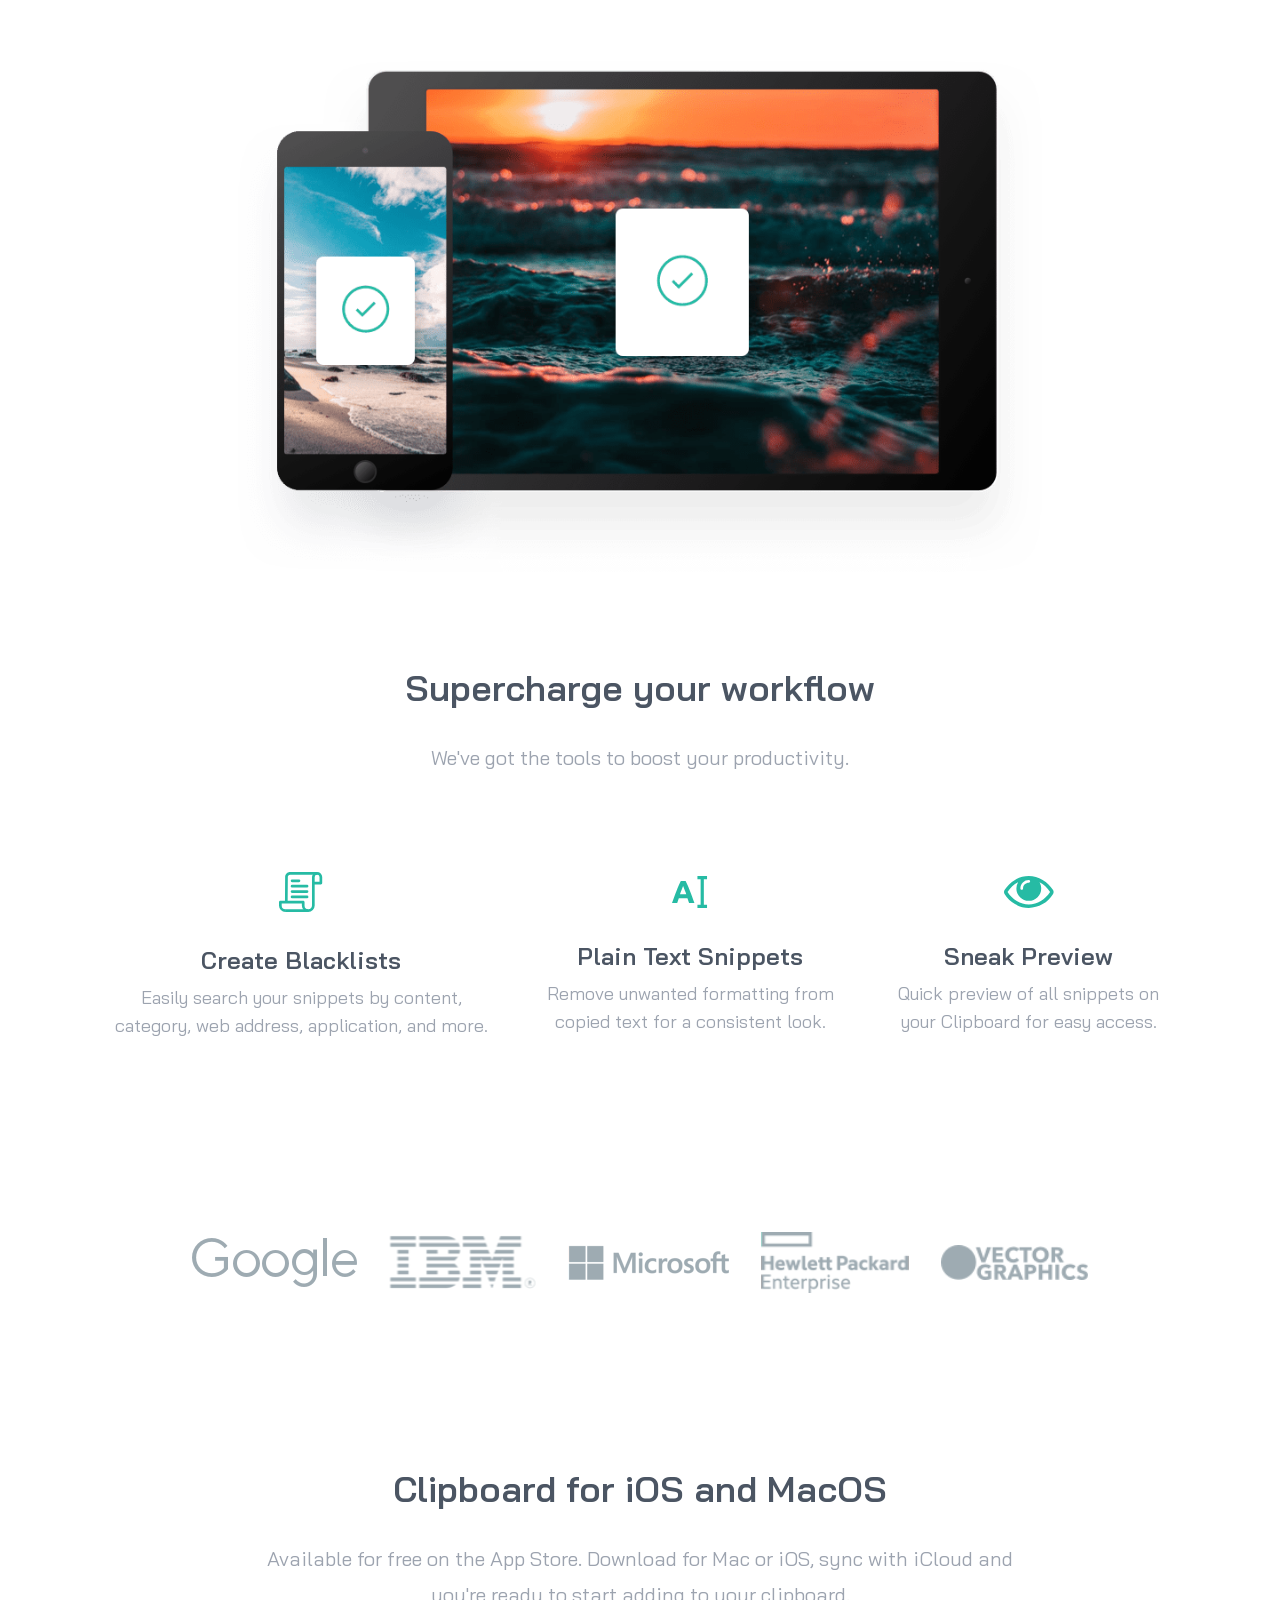
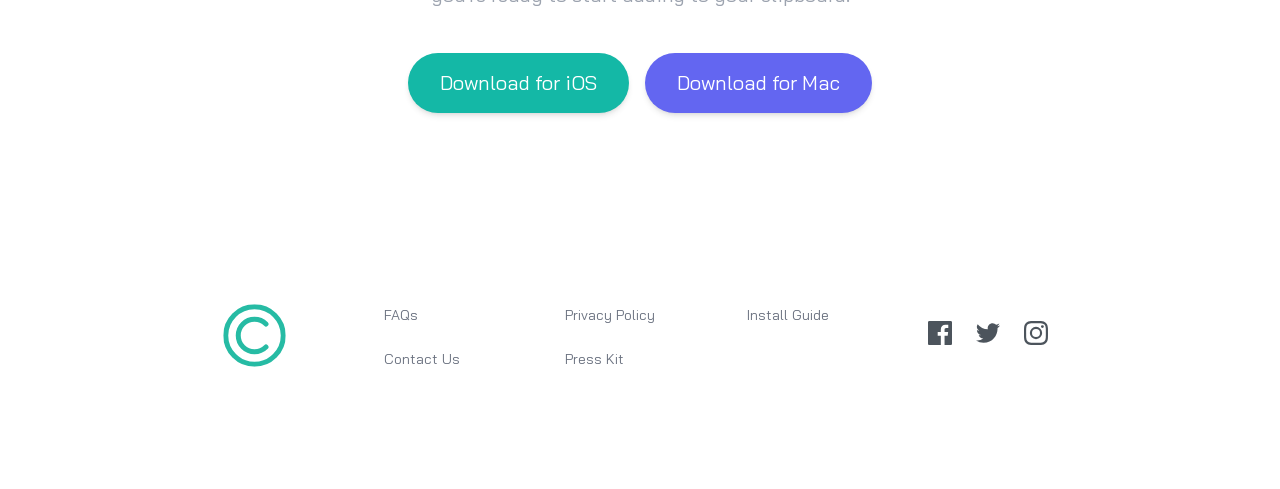
==== commit 66839732: "Update index.html" ====
--- a/index.html
+++ b/index.html
@@ -233,7 +233,7 @@
         </div>
       </div>
     </section>
-    <section id="feature-in">
+    <section id="feature-in ">
       <div
         class="md:max-w-xl lg:max-w-4xl mx-auto flex flex-col md:flex-row gap-14 md:gap-4 lg:gap-8 items-center justify-center text-center mb-44 pt-24"
       >
@@ -296,7 +296,7 @@
       </div>
     </section>
     <footer
-      class="flex flex-col md:grid md:grid-cols-[10rem,1fr,1fr,1fr,10rem] md:gap-x-8 md:max-w-4xl mx-auto gap-4 md:gap-8 items-center md:items-stretch justify-center text-center mb-4 md:mb-0 pt-24"
+      class="flex flex-col md:grid md:grid-cols-[10rem,1fr,1fr,1fr,10rem] md:gap-x-8 md:max-w-4xl mx-auto gap-4 md:gap-8 items-center md:items-stretch justify-center text-center mb-4 md:mb-12 pt-24"
     >
       <div>
         <svg
@@ -345,7 +345,7 @@
           >Install Guide</a
         >
       </div>
-      <div class="md:text-right flex gap-6 md:mt-4 mt-8">
+      <div class="md:text-right mb-32 flex gap-6 md:mt-4 mt-8">
         <a
           href="#"
           class="text-sm block transition-all duration-200 dark:text-gray-200"
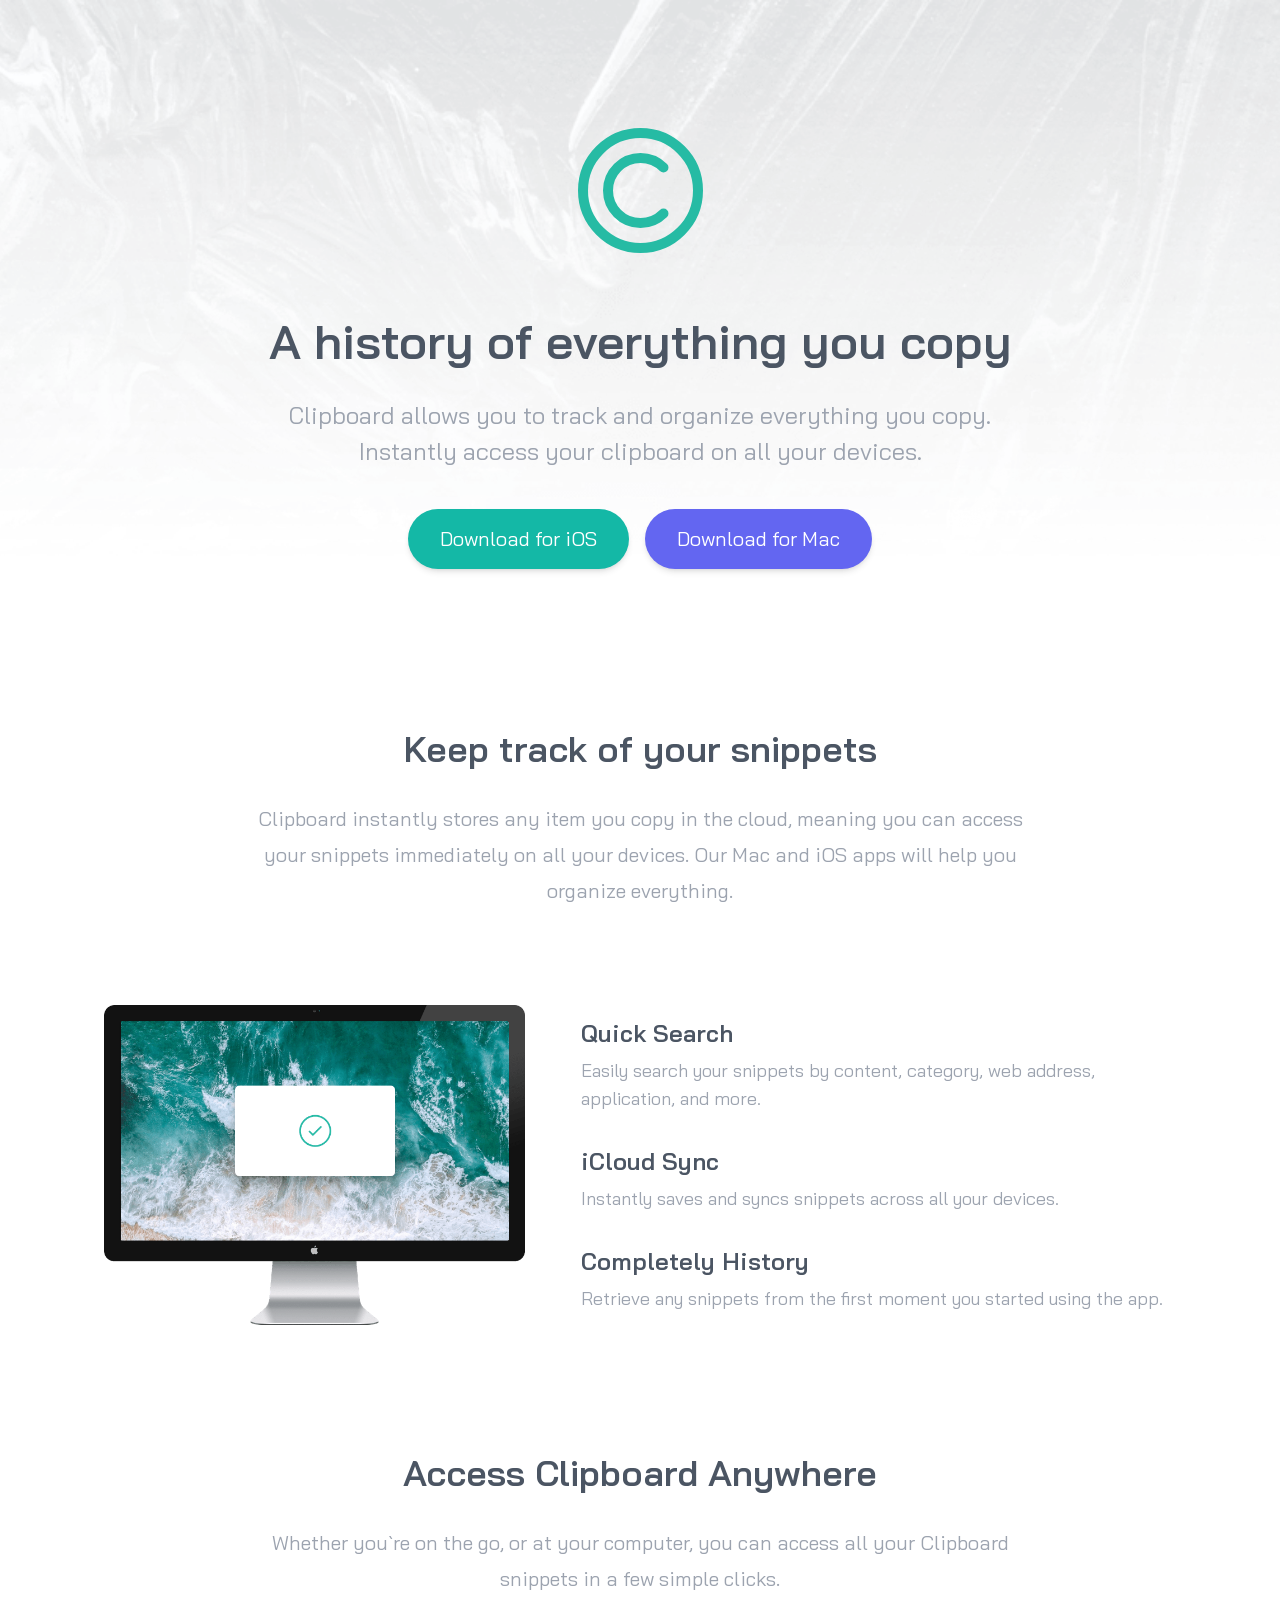
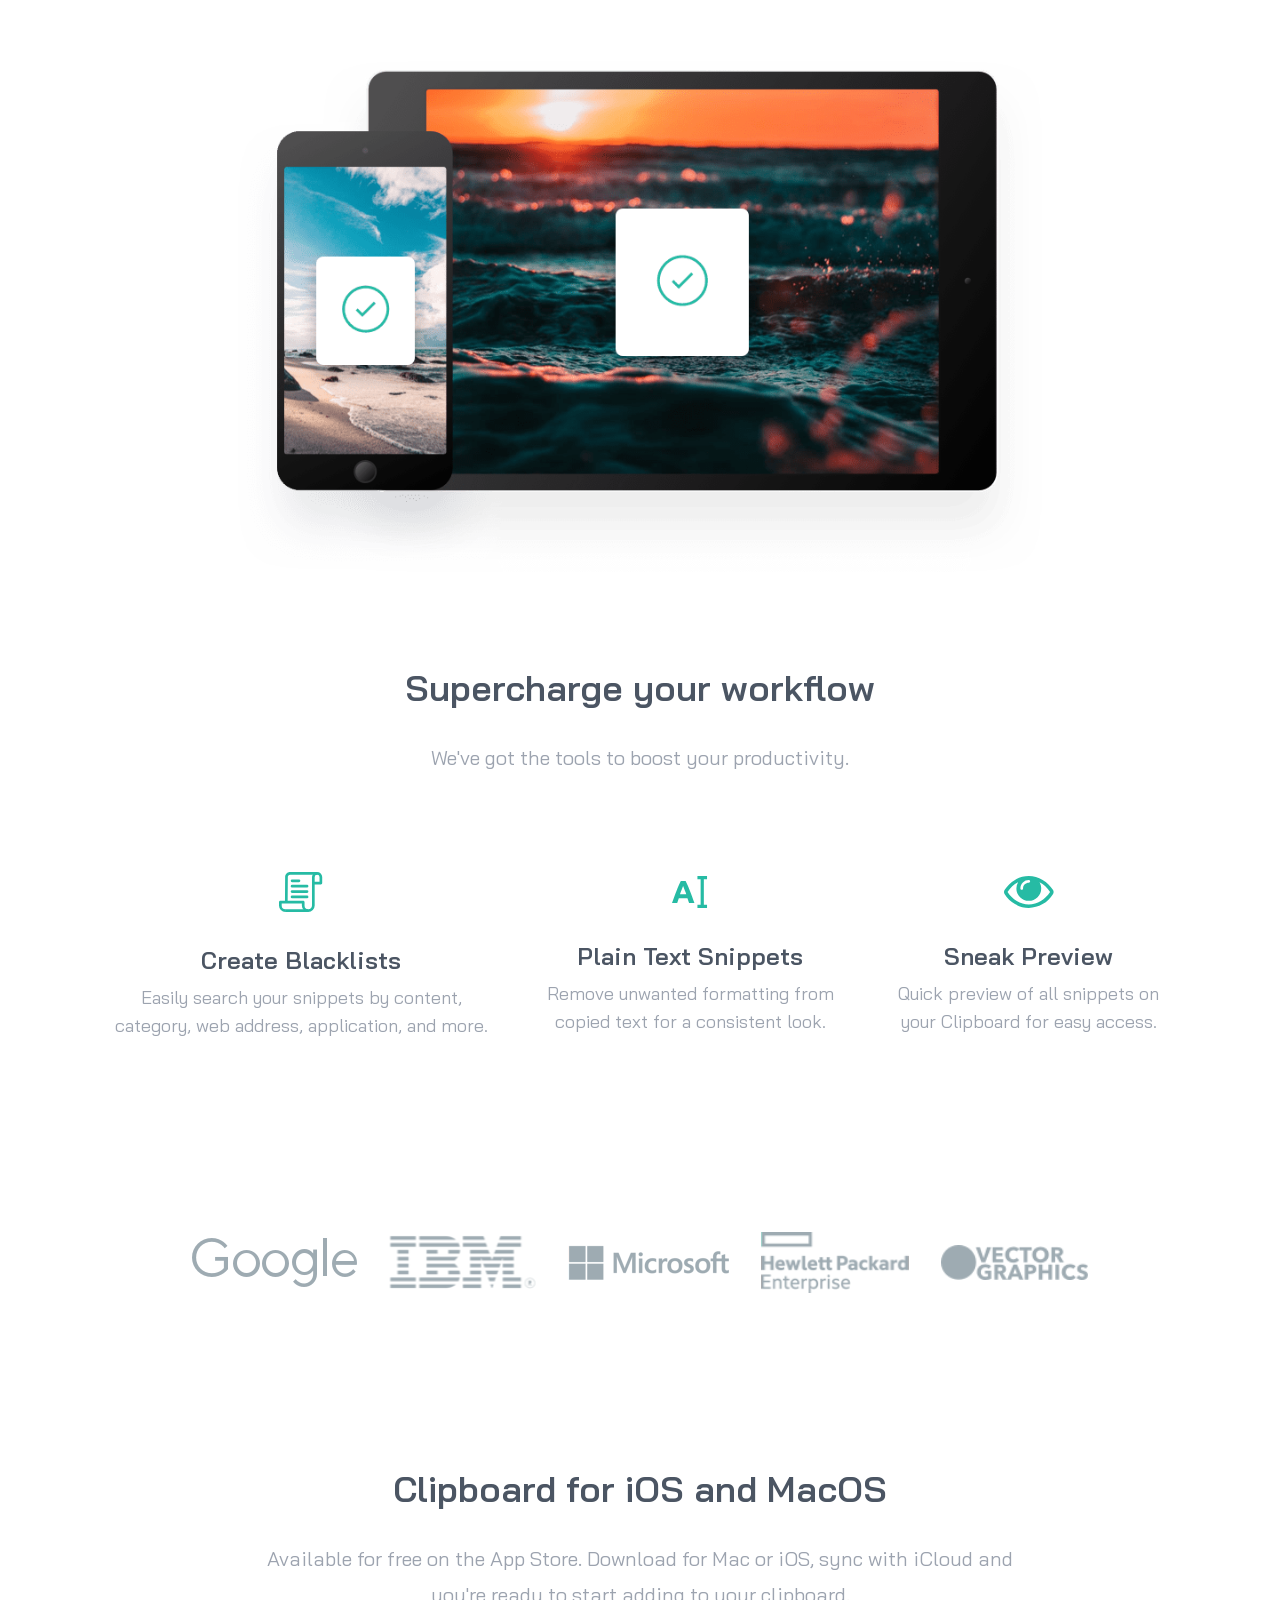
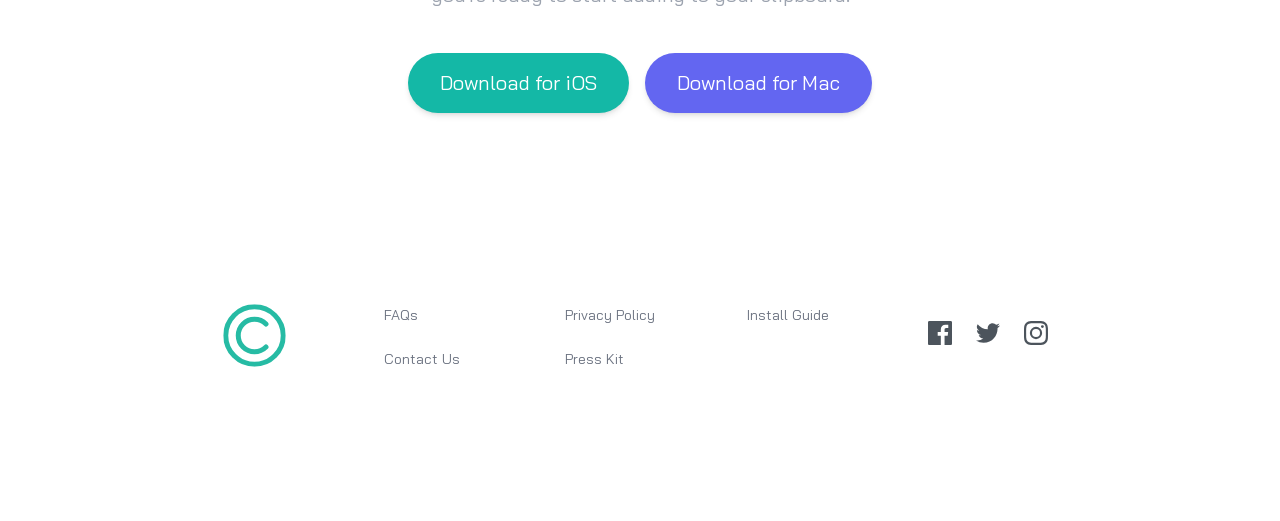
==== commit 281e1300: "src" ====
--- a/index.html
+++ b/index.html
@@ -4,13 +4,14 @@
     <meta charset="UTF-8" />
     <meta http-equiv="X-UA-Compatible" content="IE=edge" />
     <meta name="viewport" content="width=device-width, initial-scale=1.0" />
-    <link rel="stylesheet" href="../css/style.css" />
+    <link rel="stylesheet" href="./css/style.css" />
     <link rel="preconnect" href="https://fonts.googleapis.com" />
     <link rel="preconnect" href="https://fonts.gstatic.com" crossorigin />
     <link
       href="https://fonts.googleapis.com/css2?family=Bai+Jamjuree:ital,wght@0,300;0,400;0,500;0,600;0,700;1,300;1,400;1,500;1,600;1,700&display=swap"
       rel="stylesheet"
     />
+    <link href="./img/favicon-32x32.png" rel="icon" />
 
     <title>Clipboard project 1</title>
   </head>
--- a/css/style.css
+++ b/css/style.css
@@ -530,6 +530,10 @@
   margin-bottom: 2.5rem;
 }
 
+.mb-12 {
+  margin-bottom: 3rem;
+}
+
 .mb-16 {
   margin-bottom: 4rem;
 }
@@ -835,6 +839,10 @@
     margin-top: 1rem;
   }
 
+  .md\:mb-12 {
+    margin-bottom: 3rem;
+  }
+
   .md\:flex {
     display: flex;
   }
